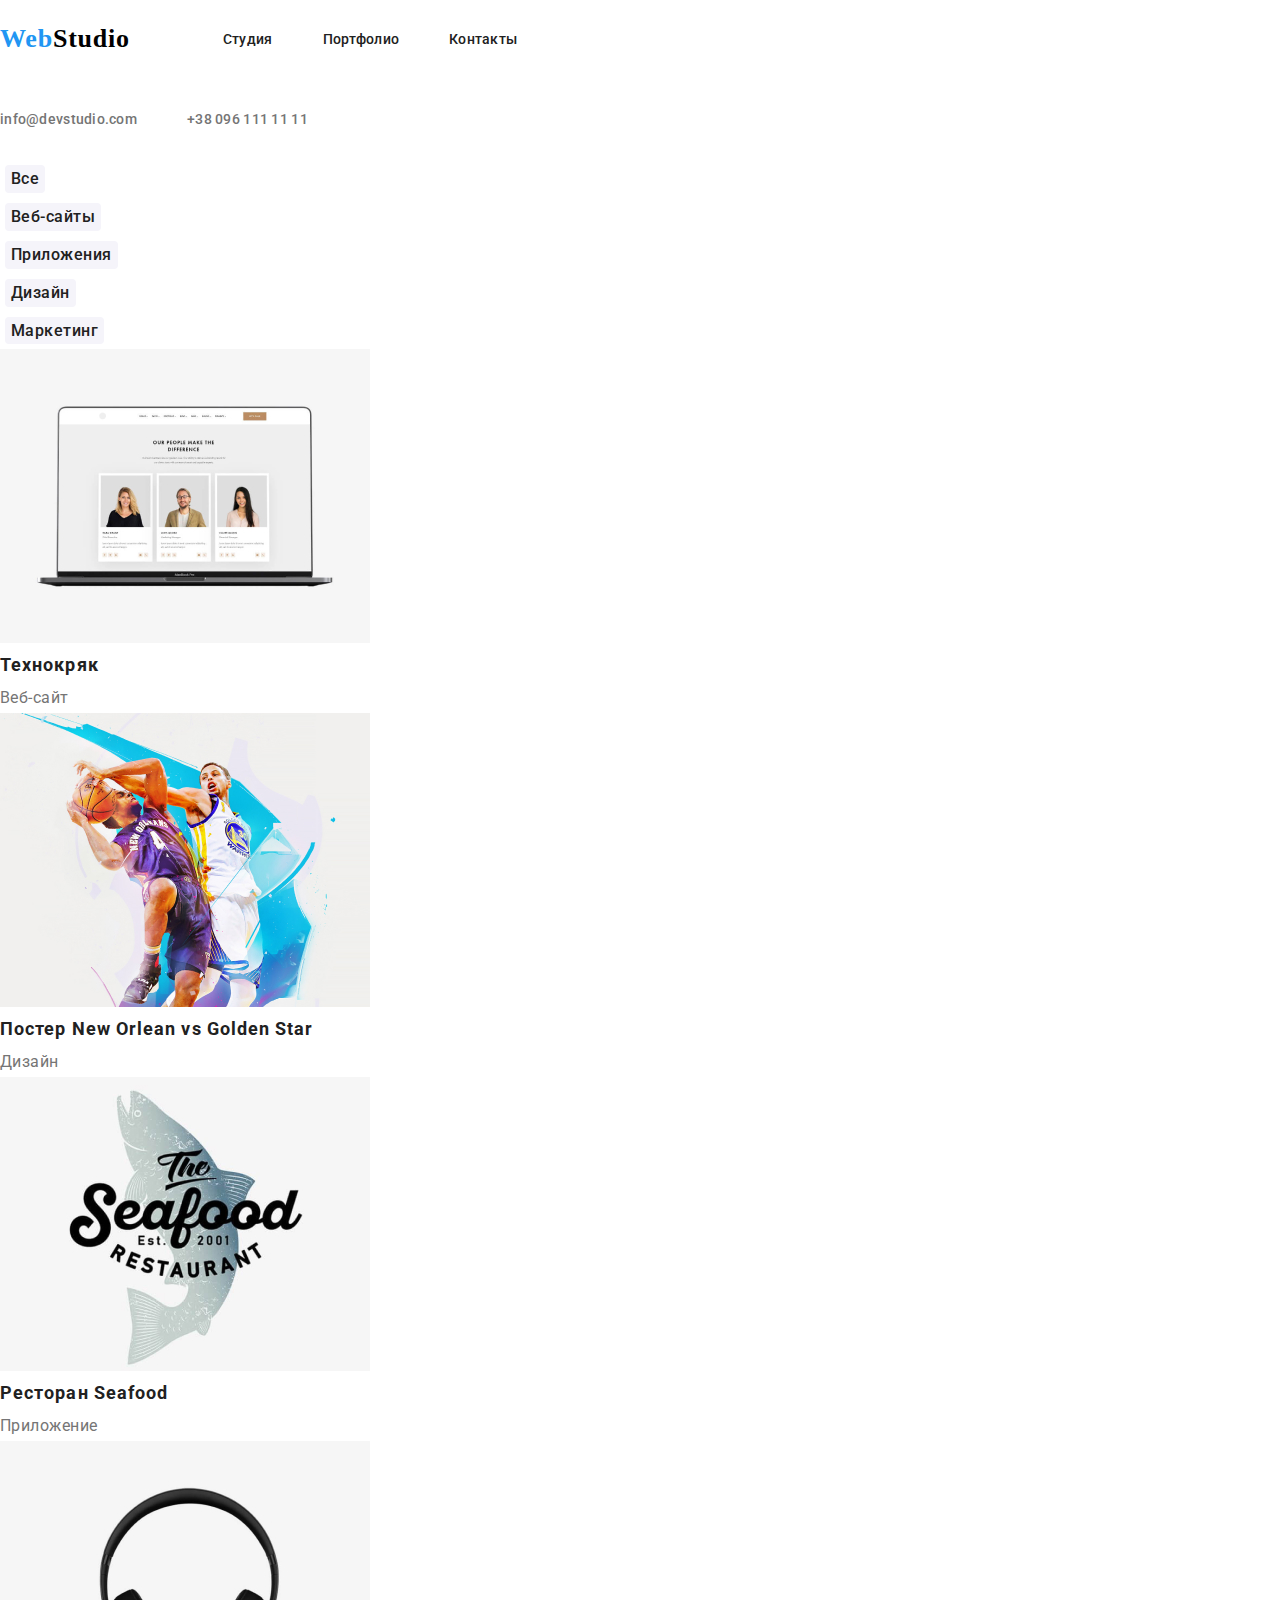
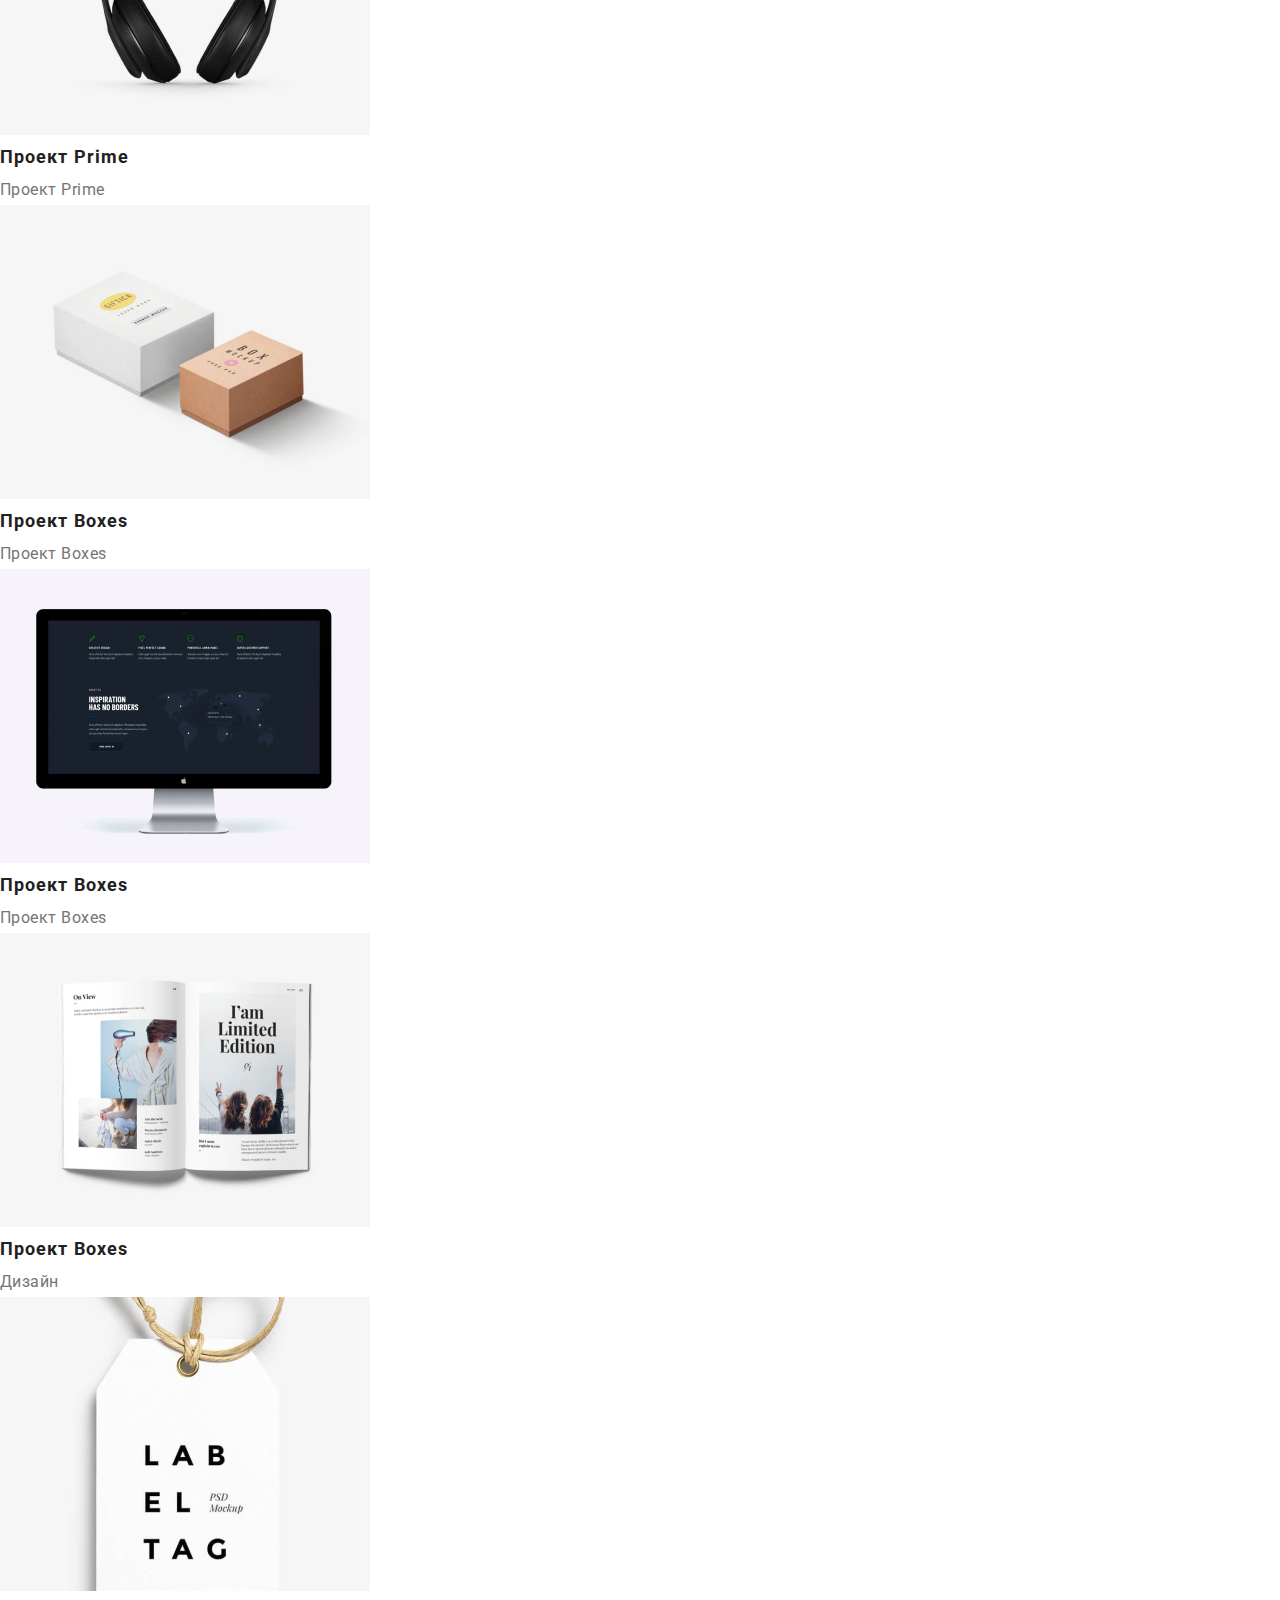
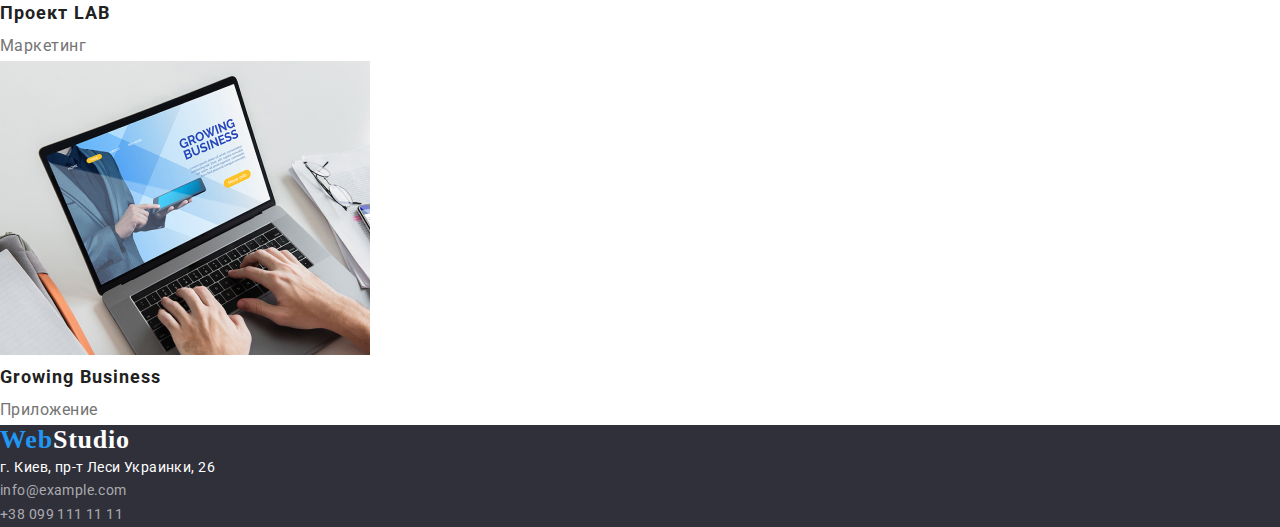
==== portfolio.html @ d218d24e "додав верстку головної сторінки" ====
<!DOCTYPE html>
<html lang="ru">
<head>
    <meta charset="UTF-8">
    <meta http-equiv="X-UA-Compatible" content="IE=edge">
    <meta name="viewport" content="width=device-width, initial-scale=1.0">
    <title>Portfolio</title>
    <link rel="stylesheet" href="https://cdnjs.cloudflare.com/ajax/libs/modern-normalize/1.1.0/modern-normalize.min.css" integrity="sha512-wpPYUAdjBVSE4KJnH1VR1HeZfpl1ub8YT/NKx4PuQ5NmX2tKuGu6U/JRp5y+Y8XG2tV+wKQpNHVUX03MfMFn9Q==" crossorigin="anonymous" referrerpolicy="no-referrer" />
    <link rel="stylesheet" href="./css/styles.css">
    <link href="https://fonts.googleapis.com/css2?family=Roboto:wght@400;500;700;900&display=swap" rel="stylesheet">
</head>
<body>
    <header>
        <nav class="header-logo">
            <a class="header-link" href="portfolio.html"><span class="header-link-logo">Web</span>Studio</a>
                <ul class="header-top">
                    <li class="header-top-item">
                        <a class="header-top-link" href="index.html">Студия</a>
                    </li>
                    <li class="header-top-item">
                        <a class="header-top-link" href="">Портфолио</a>
                    </li>
                    <li class="header-top-item">
                        <a class="header-top-link" href="">Контакты</a>
                    </li>
                </ul>
        </nav>
        <ul class="header-bottom">
            <li class="header-bottom-item">
                <a class="header-bottom-link" href="mailto:info@devstudio.com">info@devstudio.com</a>
            </li>
            <li class="header-bottom-item">
                <a class="header-bottom-link" href="tel:+380961111111">+38 096 111 11 11</a>
            </li>
        </ul>
    </header>
    <main>
        <section>
            <ul class="menu">
                <li class="menu-item">
                    <button type="button">Все</button>   
                </li>
                <li class="menu-item">
                    <button type="button">Веб-сайты</button>
                </li>
                <li class="menu-item">
                    <button type="button">Приложения</button>
                </li>
                <li class="menu-item">
                    <button type="button">Дизайн</button>
                </li>
                <li class="menu-item">
                    <button type="button">Маркетинг</button>
                </li>
            </ul>
            <ul class="projects-menu">
                <li class="projects-menu-item">
                    <img src="./images/img-1.jpg" alt="Веб-сайт на екране ноутбука" width="370">
                    <h3>Технокряк</h3>
                    <p>Веб-сайт</p>
                </li>
                <li class="projects-menu-item">
                    <img src="./images/img-2.jpg" alt="Постер двух баскетболистов" width="370">
                    <h3>Постер New Orlean vs Golden Star</h3>
                    <p>Дизайн</p>
                </li>
                <li  class="projects-menu-item">
                    <img src="./images/img-3.jpg" alt="Логотип приложения" width="370">
                    <h3>Ресторан Seafood</h3>
                    <p>Приложение</p>
                </li>
                <li class="projects-menu-item">
                    <img src="./images/img-4.jpg" alt="Наушники" width="370">
                    <h3>Проект Prime</h3>
                    <p>Проект Prime</p>
                </li>
                <li class="projects-menu-item">
                    <img src="./images/img-5.jpg" alt="Две коробки" width="370">
                    <h3>Проект Boxes</h3>
                    <p>Проект Boxes</p>
                </li>
                <li class="projects-menu-item">
                    <img src="./images/img-6.jpg" alt="Веб-сайт на екране монитора" width="370">
                    <h3>Проект Boxes</h3>
                    <p>Проект Boxes</p>
                </li>
                <li class="projects-menu-item">
                    <img src="./images/img-7.jpg" alt="Издание журнала" width="370">
                    <h3>Проект Boxes</h3>
                    <p>Дизайн</p>
                </li>
                <li class="projects-menu-item">
                    <img src="./images/img-8.jpg" alt="Логотип проекта" width="370">
                    <h3>Проект LAB</h3>
                    <p>Маркетинг</p>
                </li>
                <li class="projects-menu-item">
                    <img src="./images/img-9.jpg" alt="Набор текста на ноутбуке" width="370">
                    <h3>Growing Business</h3>
                    <p>Приложение</p>
                </li>
            </ul>
        </section>
    </main>
    <footer class="footer">
        <a class="footer-logo" href="portfolio.html"><span>Web</span>Studio</a>
        <address>
            <ul class="footer-menu-item">
                <li class="footer-menu">
                    <a class="footer-menu-adrs" href="">г. Киев, пр-т Леси Украинки, 26</a>
                </li>
                <li class="footer-menu">
                    <a class="footer-menu-link" href="mailto:info@example.com">info@example.com</a>
                </li>
                <li class="footer-menu">
                    <a class="footer-menu-link" href="tel:+380991111111">+38 099 111 11 11</a>
                </li>
            </ul>
        </address>
    </footer>
</body>
</html>
---- css/styles.css ----
html{
    box-sizing: border-box;
}
*,::before,::after{
    box-sizing: inherit;
}

body{
    padding: 0;
    margin: 0;
    font-family: 'Roboto', sans-serif;
    color: #000000;
}

h1, h2, h3, h4, h5, h6, p, ul{
    margin: 0;
    padding: 0;
}

.container{
    width: 1230px;
    padding: 0 15px;
}



button:hover{
    cursor: pointer;
}

h2{
    font-family: 'Roboto';
    font-style: normal;
    font-weight: 700;
    font-size: 36px;
    line-height: 1.16;
    text-align: center;
    letter-spacing: 0.03em;
    color: #212121;
}


.header-container{
    display: flex;
    justify-content: space-around;
    /* align-items: center; */
}

.header-logo{
    display: flex;
    align-items: center;
    /* flex-direction: row; */
    
}

.header-link{
    font-family: 'Raleway';
    font-style: normal;
    font-weight: 700;
    font-size: 26px;
    line-height: 1.19;
    letter-spacing: 0.03em;
    text-decoration: none;
    color: black;

    padding: 24px 93px 25px 0;

}
.header-link-logo{
    color: #2196F3;
}
.header-top{
    font-family: 'Roboto';
    font-style: normal;
    font-weight: 500;
    font-size: 14px;
    line-height: 1.14;
    letter-spacing: 0.02em;
    list-style: none;

    display: flex;
    align-items: center;
    
}

.header-top-item{
    padding: 32px 50px 32px 0;
}

.header-top-link{
    text-decoration: none;
    color: #212121;
}
.header-top-link:hover,
.header-top-link:focus{
    color: #2196F3; 
}
.header-bottom{
    font-family: 'Roboto';
    font-style: normal;
    font-weight: 500;
    font-size: 14px;
    line-height: 1.14;
    letter-spacing: 0.02em;
    list-style: none;
    
    display: flex;
    align-items: center;
    /* flex-direction: row; */

}

.header-bottom-item{
    padding: 32px 50px 32px 0;
}

.header-bottom-link{
    text-decoration: none;
    color: #757575;
}
.header-bottom-link:hover,
.header-bottom-link:focus{
    color: #2196F3; 
}

/* Main */

.info{
    background: #2F303A;
}

.info-container{
    text-align: center;
    padding: 200px 452px;
}

.info h1{
    font-family: 'Roboto';
    font-style: normal;
    font-weight: 900;
    font-size: 44px;
    line-height: 1.36;
    letter-spacing: 0.06em;
    text-transform: uppercase;
    color: #FFFFFF;

    margin-bottom: 30px;
    
}

.info-butt{
    background: #2196F3;
    box-shadow: 0px 4px 4px rgba(0, 0, 0, 0.15);
    border-radius: 4px;
    border: white;
    width: 200px;
    height: 50px;
}
.info-butt span{
    font-family: 'Roboto';
    font-style: normal;
    font-weight: 700;
    font-size: 16px;
    line-height: 1.87;
    color: #FFFFFF;
}

.business-menu{
    list-style: none;
    display: flex;
    justify-content: space-between;
}

.business-menu-item{
    padding: 94px 30px 94px 0;
}

.business-menu-item h3{
    font-family: 'Roboto';
    font-style: normal;
    font-weight: 700;
    font-size: 14px;
    line-height: 1.14;
    letter-spacing: 0.03em;
    text-transform: uppercase;
    color: #212121;
}
.business-menu-item p{
    font-family: 'Roboto';
    font-style: normal;
    font-weight: 400;
    font-size: 14px;
    line-height: 1.71;
    letter-spacing: 0.03em;
    color: #757575;
}




.work-list{
    list-style: none;
    display: flex;
    justify-content: space-between;
    margin-top: 50px;
    padding-bottom: 94px;
}


.team{
    background: #F5F4FA;
}

.team-container{
    
    padding-top: 94px;
    padding-bottom: 94px;
}

.team-list{
    list-style: none;
    display: flex;
    justify-content: space-between;
    
}

.team-list-item{
    text-align: center;
    margin-top: 50px;
    background-color: #FFFFFF;
}

.team-list h3{
    font-family: 'Roboto';
    font-style: normal;
    font-weight: 500;
    font-size: 16px;
    line-height: 1.18;
    letter-spacing: 0.03em;
    color: #212121;

    margin: 30px 0 10px 0;

}
.team-list p {
    font-family: 'Roboto';
    font-style: normal;
    font-weight: 400;
    font-size: 16px;
    line-height: 1.18;
    letter-spacing: 0.03em;
    color: #757575;

    padding-bottom: 30px;
}



/* Footer */
.footer{
    background: #2F303A;
}
.footer-logo{
    text-decoration: none;
    font-family: 'Raleway';
    font-style: normal;
    font-weight: 700;
    font-size: 26px;
    line-height: 1.19;
    letter-spacing: 0.03em;
    color: white;
}
.footer-logo span{
    color: #2196F3;
}
.footer-menu-item{
    list-style: none;
}
.footer-menu-adrs{
    font-family: 'Roboto';
    font-style: normal;
    font-weight: 400;
    font-size: 14px;
    line-height:  1.7;
    letter-spacing: 0.03em;
    color: #FFFFFF;
    text-decoration: none;
}
.footer-menu-adrs:hover,
.footer-menu-adrs:focus{
    color: #2196F3;
}
.footer-menu-link{
    font-family: 'Roboto';
    font-style: normal;
    font-weight: 400;
    font-size: 14px;
    line-height: 1.7;
    letter-spacing: 0.03em;
    color: rgba(255, 255, 255, 0.6);
    text-decoration: none;
}
.footer-menu-link:hover,
.footer-menu-link:focus{
    color: #2196F3;
}
/* Portfolio */

.menu{
    list-style: none;
}
.menu-item{
    padding: 5px;
}
.menu-item button{
    background: #F5F4FA;
    border-radius: 4px;
    border: white;
    font-family: 'Roboto';
    font-style: normal;
    font-weight: 500;
    font-size: 16px;
    line-height: 1.62;
    text-align: center;
    letter-spacing: 0.03em;
    color: #212121;
}

.menu-item button:hover,
.menu-item button:focus{
    background: #2196F3;
    box-shadow: 0px 3px 1px rgba(0, 0, 0, 0.1), 0px 1px 2px rgba(0, 0, 0, 0.08), 0px 2px 2px rgba(0, 0, 0, 0.12);
    border-radius: 4px;
    font-family: 'Roboto';
    font-style: normal;
    font-weight: 500;
    font-size: 16px;
    line-height: 1.62;
    text-align: center;
    letter-spacing: 0.03em;
    color: #FFFFFF;
}


.projects-menu{
    list-style: none;
}

.projects-menu-item h3{
    font-family: 'Roboto';
    font-style: normal;
    font-weight: 700;
    font-size: 18px;
    line-height: 2;
    letter-spacing: 0.06em;
    color: #212121; 
}
.projects-menu-item p{
    font-family: 'Roboto';
    font-style: normal;
    font-weight: 400;
    font-size: 16px;
    line-height: 1.87;
    letter-spacing: 0.03em;
    color: #757575;
}
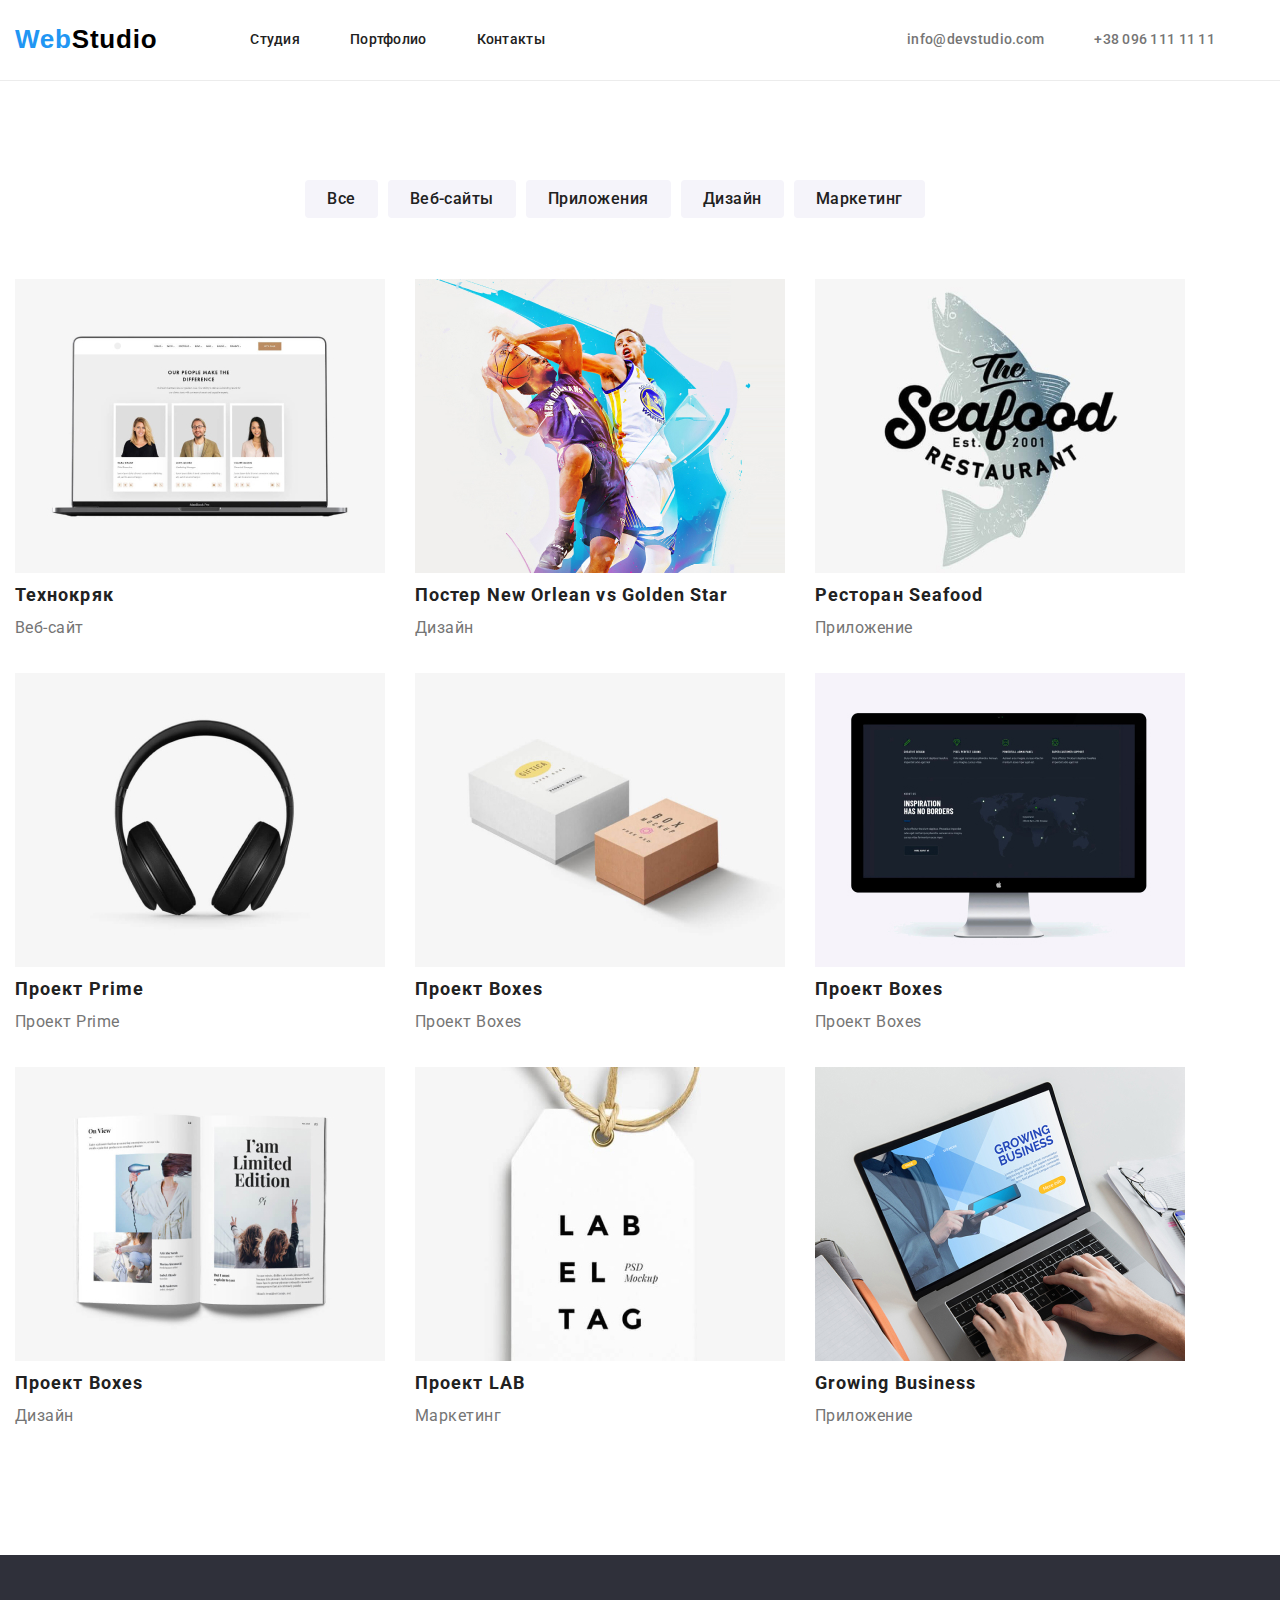
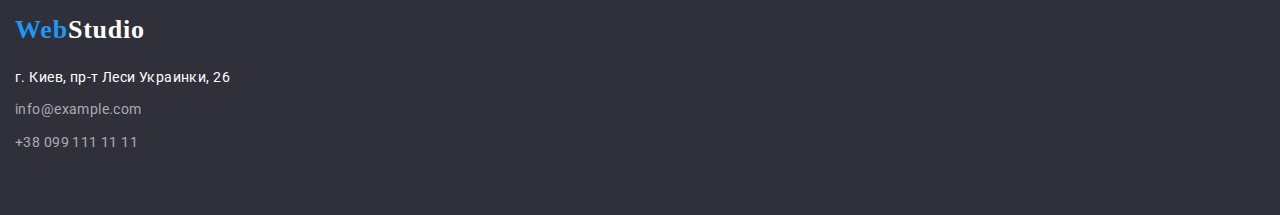
==== commit 4df9daf5: "додав стилі в portfolio" ====
--- a/portfolio.html
+++ b/portfolio.html
@@ -10,33 +10,35 @@
     <link href="https://fonts.googleapis.com/css2?family=Roboto:wght@400;500;700;900&display=swap" rel="stylesheet">
 </head>
 <body>
-    <header>
-        <nav class="header-logo">
-            <a class="header-link" href="portfolio.html"><span class="header-link-logo">Web</span>Studio</a>
+    <header class="header">
+        <div class="header-container container">
+            <nav class="header-logo">
+                <a class="header-link" href="index.html"><span class="header-link-logo">Web</span>Studio</a>   
                 <ul class="header-top">
                     <li class="header-top-item">
                         <a class="header-top-link" href="index.html">Студия</a>
                     </li>
                     <li class="header-top-item">
-                        <a class="header-top-link" href="">Портфолио</a>
+                        <a class="header-top-link" href="#">Портфолио</a>
                     </li>
                     <li class="header-top-item">
                         <a class="header-top-link" href="">Контакты</a>
                     </li>
-                </ul>
-        </nav>
-        <ul class="header-bottom">
-            <li class="header-bottom-item">
-                <a class="header-bottom-link" href="mailto:info@devstudio.com">info@devstudio.com</a>
-            </li>
-            <li class="header-bottom-item">
-                <a class="header-bottom-link" href="tel:+380961111111">+38 096 111 11 11</a>
-            </li>
-        </ul>
+                </ul>                 
+            </nav>
+            <ul class="header-bottom">
+                <li class="header-bottom-item">
+                    <a class="header-bottom-link" href="mailto:info@devstudio.com">info@devstudio.com</a>
+                </li>
+                <li class="header-bottom-item">
+                    <a class="header-bottom-link" href="tel:+380961111111">+38 096 111 11 11</a>
+                </li>
+            </ul>
+        </div>
     </header>
     <main>
-        <section>
-            <ul class="menu">
+        <section class="projects">
+            <ul class="menu container">
                 <li class="menu-item">
                     <button type="button">Все</button>   
                 </li>
@@ -53,7 +55,7 @@
                     <button type="button">Маркетинг</button>
                 </li>
             </ul>
-            <ul class="projects-menu">
+            <ul class="projects-menu container">
                 <li class="projects-menu-item">
                     <img src="./images/img-1.jpg" alt="Веб-сайт на екране ноутбука" width="370">
                     <h3>Технокряк</h3>
@@ -103,20 +105,22 @@
         </section>
     </main>
     <footer class="footer">
-        <a class="footer-logo" href="portfolio.html"><span>Web</span>Studio</a>
-        <address>
-            <ul class="footer-menu-item">
-                <li class="footer-menu">
-                    <a class="footer-menu-adrs" href="">г. Киев, пр-т Леси Украинки, 26</a>
-                </li>
-                <li class="footer-menu">
-                    <a class="footer-menu-link" href="mailto:info@example.com">info@example.com</a>
-                </li>
-                <li class="footer-menu">
-                    <a class="footer-menu-link" href="tel:+380991111111">+38 099 111 11 11</a>
-                </li>
-            </ul>
-        </address>
+        <div class="footer-container container">
+            <a class="footer-container-logo" href="index.html"><span>Web</span>Studio</a>
+            <address>
+                <ul class="footer-menu-list">
+                    <li class="footer-menu-item">
+                        <a class="footer-menu-adrs" href="">г. Киев, пр-т Леси Украинки, 26</a>
+                    </li>
+                    <li class="footer-menu-item">
+                        <a class="footer-menu-link" href="mailto:info@example.com">info@example.com</a>
+                    </li>
+                    <li class="footer-menu-item">
+                        <a class="footer-menu-link" href="tel:+380991111111">+38 099 111 11 11</a>
+                    </li>
+                </ul>
+            </address>
+        </div>
     </footer>
 </body>
 </html>--- a/css/styles.css
+++ b/css/styles.css
@@ -39,11 +39,17 @@
     color: #212121;
 }
 
+.header {
+    border-bottom: 1px solid #ECECEC;
+
+}
+
 
 .header-container{
     display: flex;
-    justify-content: space-around;
+    /* justify-content: space-between; */
     /* align-items: center; */
+    
 }
 
 .header-logo{
@@ -54,7 +60,7 @@
 }
 
 .header-link{
-    font-family: 'Raleway';
+    font-family: 'Raleway',sans-serif;
     font-style: normal;
     font-weight: 700;
     font-size: 26px;
@@ -63,7 +69,8 @@
     text-decoration: none;
     color: black;
 
-    padding: 24px 93px 25px 0;
+    padding: 24px 0 25px 0;
+    margin-right: 93px;
 
 }
 .header-link-logo{
@@ -84,7 +91,12 @@
 }
 
 .header-top-item{
-    padding: 32px 50px 32px 0;
+    padding: 32px 0 32px 0;
+    margin-right: 50px;
+}
+
+.header-top-item:last-child{
+    margin-right: 0;
 }
 
 .header-top-link{
@@ -106,12 +118,18 @@
     
     display: flex;
     align-items: center;
+    margin-left: auto;
     /* flex-direction: row; */
 
 }
 
 .header-bottom-item{
-    padding: 32px 50px 32px 0;
+    padding: 32px 0 32px 0;
+    margin-right: 50px;
+}
+
+.header-bottom-item:last-child{
+    margin-right: 0;
 }
 
 .header-bottom-link{
@@ -131,7 +149,8 @@
 
 .info-container{
     text-align: center;
-    padding: 200px 452px;
+    padding-top: 200px;
+    padding-bottom: 200px;
 }
 
 .info h1{
@@ -143,8 +162,9 @@
     letter-spacing: 0.06em;
     text-transform: uppercase;
     color: #FFFFFF;
-
+    /* text-align: center; */
     margin-bottom: 30px;
+    /* max-width: 696px; */
     
 }
 
@@ -153,7 +173,7 @@
     box-shadow: 0px 4px 4px rgba(0, 0, 0, 0.15);
     border-radius: 4px;
     border: white;
-    width: 200px;
+    min-width: 200px;
     height: 50px;
 }
 .info-butt span{
@@ -165,6 +185,10 @@
     color: #FFFFFF;
 }
 
+.business{
+    padding: 94px 0 94px 0;
+}
+
 .business-menu{
     list-style: none;
     display: flex;
@@ -172,7 +196,8 @@
 }
 
 .business-menu-item{
-    padding: 94px 30px 94px 0;
+    /* padding: 94px 30px 94px 0; */
+    margin-right: 30px;
 }
 
 .business-menu-item h3{
@@ -184,6 +209,7 @@
     letter-spacing: 0.03em;
     text-transform: uppercase;
     color: #212121;
+    margin-bottom: 10px;
 }
 .business-menu-item p{
     font-family: 'Roboto';
@@ -228,6 +254,7 @@
     text-align: center;
     margin-top: 50px;
     background-color: #FFFFFF;
+    
 }
 
 .team-list h3{
@@ -259,8 +286,16 @@
 /* Footer */
 .footer{
     background: #2F303A;
-}
-.footer-logo{
+    /* padding-top: 60px;
+    padding-bottom: 60px; */
+}
+
+.footer-container{
+    padding-top: 60px;
+    padding-bottom: 60px;
+}
+
+.footer-container-logo{
     text-decoration: none;
     font-family: 'Raleway';
     font-style: normal;
@@ -270,12 +305,18 @@
     letter-spacing: 0.03em;
     color: white;
 }
-.footer-logo span{
+.footer-container-logo span{
     color: #2196F3;
 }
+.footer-menu-list{
+    list-style: none;
+    margin-top: 20px;
+}
+
 .footer-menu-item{
-    list-style: none;
-}
+    margin-top: 9px;          
+}
+
 .footer-menu-adrs{
     font-family: 'Roboto';
     font-style: normal;
@@ -290,6 +331,7 @@
 .footer-menu-adrs:focus{
     color: #2196F3;
 }
+
 .footer-menu-link{
     font-family: 'Roboto';
     font-style: normal;
@@ -306,11 +348,19 @@
 }
 /* Portfolio */
 
+.projects{
+    padding: 94px 0 94px 0;
+}
+
+
 .menu{
     list-style: none;
+    display: flex;
+    justify-content: center;
 }
 .menu-item{
     padding: 5px;
+    margin-bottom: 56px;
 }
 .menu-item button{
     background: #F5F4FA;
@@ -324,6 +374,8 @@
     text-align: center;
     letter-spacing: 0.03em;
     color: #212121;
+    padding: 6px 22px 6px 22px;
+    
 }
 
 .menu-item button:hover,
@@ -336,15 +388,23 @@
     font-weight: 500;
     font-size: 16px;
     line-height: 1.62;
-    text-align: center;
     letter-spacing: 0.03em;
     color: #FFFFFF;
+    
 }
 
 
 .projects-menu{
     list-style: none;
-}
+    display: flex;
+    justify-content: space-between;
+    flex-wrap: wrap;
+}
+
+.projects-menu-item{
+    padding: 0 30px 30px 0;
+}    
+
 
 .projects-menu-item h3{
     font-family: 'Roboto';
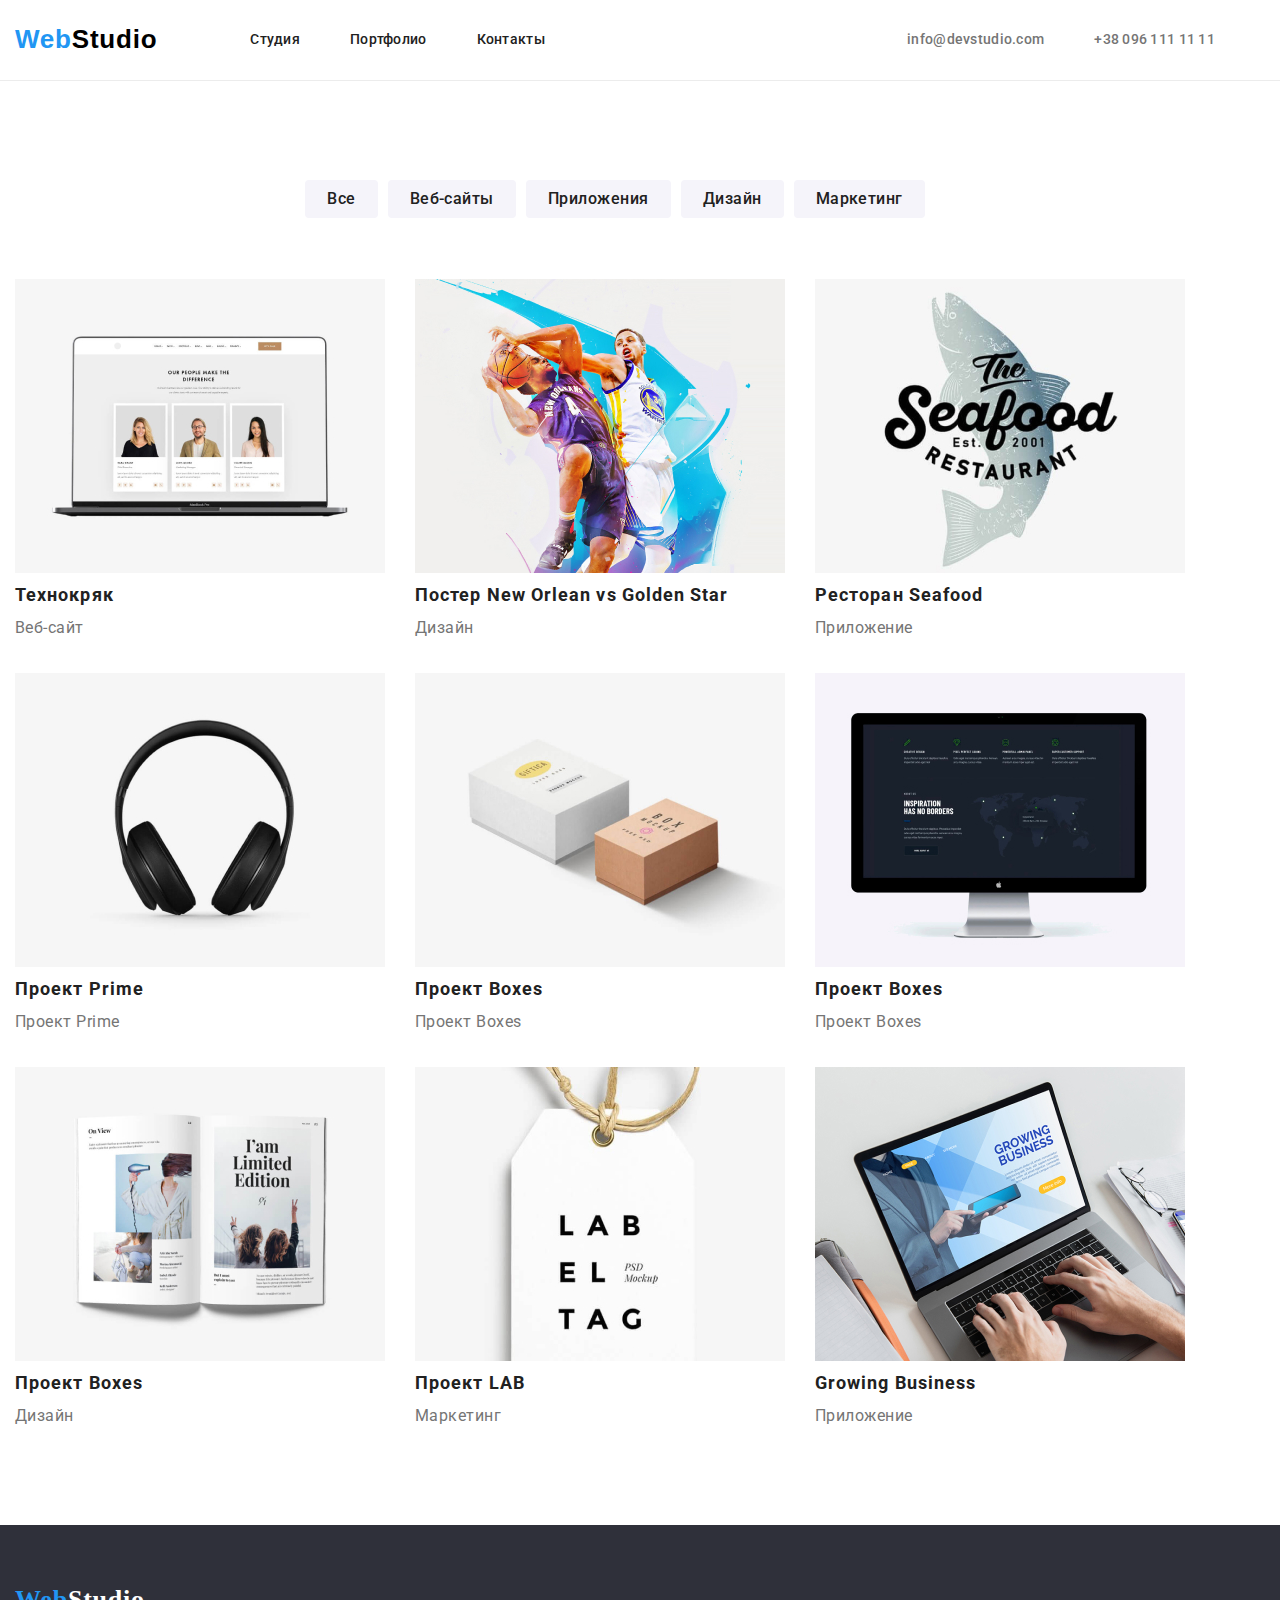
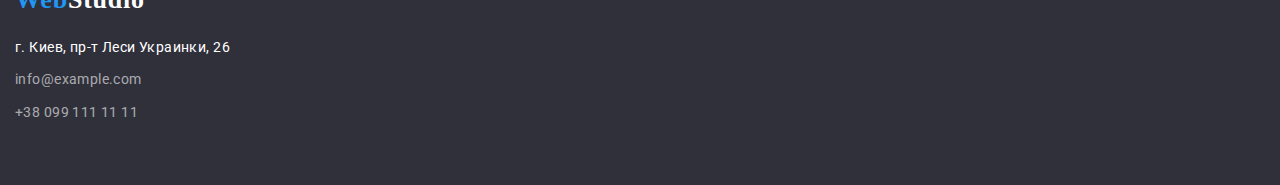
==== commit 2e082024: "виправив деякі властивості" ====
--- a/portfolio.html
+++ b/portfolio.html
@@ -38,70 +38,73 @@
     </header>
     <main>
         <section class="projects">
-            <ul class="menu container">
-                <li class="menu-item">
-                    <button type="button">Все</button>   
-                </li>
-                <li class="menu-item">
-                    <button type="button">Веб-сайты</button>
-                </li>
-                <li class="menu-item">
-                    <button type="button">Приложения</button>
-                </li>
-                <li class="menu-item">
-                    <button type="button">Дизайн</button>
-                </li>
-                <li class="menu-item">
-                    <button type="button">Маркетинг</button>
-                </li>
-            </ul>
-            <ul class="projects-menu container">
-                <li class="projects-menu-item">
-                    <img src="./images/img-1.jpg" alt="Веб-сайт на екране ноутбука" width="370">
-                    <h3>Технокряк</h3>
-                    <p>Веб-сайт</p>
-                </li>
-                <li class="projects-menu-item">
-                    <img src="./images/img-2.jpg" alt="Постер двух баскетболистов" width="370">
-                    <h3>Постер New Orlean vs Golden Star</h3>
-                    <p>Дизайн</p>
-                </li>
-                <li  class="projects-menu-item">
-                    <img src="./images/img-3.jpg" alt="Логотип приложения" width="370">
-                    <h3>Ресторан Seafood</h3>
-                    <p>Приложение</p>
-                </li>
-                <li class="projects-menu-item">
-                    <img src="./images/img-4.jpg" alt="Наушники" width="370">
-                    <h3>Проект Prime</h3>
-                    <p>Проект Prime</p>
-                </li>
-                <li class="projects-menu-item">
-                    <img src="./images/img-5.jpg" alt="Две коробки" width="370">
-                    <h3>Проект Boxes</h3>
-                    <p>Проект Boxes</p>
-                </li>
-                <li class="projects-menu-item">
-                    <img src="./images/img-6.jpg" alt="Веб-сайт на екране монитора" width="370">
-                    <h3>Проект Boxes</h3>
-                    <p>Проект Boxes</p>
-                </li>
-                <li class="projects-menu-item">
-                    <img src="./images/img-7.jpg" alt="Издание журнала" width="370">
-                    <h3>Проект Boxes</h3>
-                    <p>Дизайн</p>
-                </li>
-                <li class="projects-menu-item">
-                    <img src="./images/img-8.jpg" alt="Логотип проекта" width="370">
-                    <h3>Проект LAB</h3>
-                    <p>Маркетинг</p>
-                </li>
-                <li class="projects-menu-item">
-                    <img src="./images/img-9.jpg" alt="Набор текста на ноутбуке" width="370">
-                    <h3>Growing Business</h3>
-                    <p>Приложение</p>
-                </li>
-            </ul>
+            <div class="projects-container container">
+                <ul class="projects-buttons">
+                    <li class="projects-buttons-item">
+                        <button type="button">Все</button>   
+                    </li>
+                    <li class="projects-buttons-item">
+                        <button type="button">Веб-сайты</button>
+                    </li>
+                    <li class="projects-buttons-item">
+                        <button type="button">Приложения</button>
+                    </li>
+                    <li class="projects-buttons-item">
+                        <button type="button">Дизайн</button>
+                    </li>
+                    <li class="projects-buttons-item">
+                        <button type="button">Маркетинг</button>
+                    </li>
+                </ul>
+            
+                <ul class="projects-menu">
+                    <li class="projects-menu-item">
+                        <img src="./images/img-1.jpg" alt="Веб-сайт на екране ноутбука" width="370">
+                        <h3>Технокряк</h3>
+                        <p>Веб-сайт</p>
+                    </li>
+                    <li class="projects-menu-item">
+                        <img src="./images/img-2.jpg" alt="Постер двух баскетболистов" width="370">
+                        <h3>Постер New Orlean vs Golden Star</h3>
+                        <p>Дизайн</p>
+                    </li>
+                    <li  class="projects-menu-item">
+                        <img src="./images/img-3.jpg" alt="Логотип приложения" width="370">
+                        <h3>Ресторан Seafood</h3>
+                        <p>Приложение</p>
+                    </li>
+                    <li class="projects-menu-item">
+                        <img src="./images/img-4.jpg" alt="Наушники" width="370">
+                        <h3>Проект Prime</h3>
+                        <p>Проект Prime</p>
+                    </li>
+                    <li class="projects-menu-item">
+                        <img src="./images/img-5.jpg" alt="Две коробки" width="370">
+                        <h3>Проект Boxes</h3>
+                        <p>Проект Boxes</p>
+                    </li>
+                    <li class="projects-menu-item">
+                        <img src="./images/img-6.jpg" alt="Веб-сайт на екране монитора" width="370">
+                        <h3>Проект Boxes</h3>
+                        <p>Проект Boxes</p>
+                    </li>
+                    <li class="projects-menu-item">
+                        <img src="./images/img-7.jpg" alt="Издание журнала" width="370">
+                        <h3>Проект Boxes</h3>
+                        <p>Дизайн</p>
+                    </li>
+                    <li class="projects-menu-item">
+                        <img src="./images/img-8.jpg" alt="Логотип проекта" width="370">
+                        <h3>Проект LAB</h3>
+                        <p>Маркетинг</p>
+                    </li>
+                    <li class="projects-menu-item">
+                        <img src="./images/img-9.jpg" alt="Набор текста на ноутбуке" width="370">
+                        <h3>Growing Business</h3>
+                        <p>Приложение</p>
+                    </li>
+                </ul>
+         </div>
         </section>
     </main>
     <footer class="footer">
--- a/css/styles.css
+++ b/css/styles.css
@@ -192,12 +192,14 @@
 .business-menu{
     list-style: none;
     display: flex;
-    justify-content: space-between;
+    /* justify-content: space-between; */
+    gap: 60px;
+    
 }
 
 .business-menu-item{
     /* padding: 94px 30px 94px 0; */
-    margin-right: 30px;
+    /* margin-right: 30px; */
 }
 
 .business-menu-item h3{
@@ -227,7 +229,7 @@
 .work-list{
     list-style: none;
     display: flex;
-    justify-content: space-between;
+    gap: 30px;
     margin-top: 50px;
     padding-bottom: 94px;
 }
@@ -246,7 +248,7 @@
 .team-list{
     list-style: none;
     display: flex;
-    justify-content: space-between;
+    gap: 30px;
     
 }
 
@@ -353,16 +355,16 @@
 }
 
 
-.menu{
+.projects-buttons{
     list-style: none;
     display: flex;
     justify-content: center;
 }
-.menu-item{
+.projects-buttons-item{
     padding: 5px;
     margin-bottom: 56px;
 }
-.menu-item button{
+.projects-buttons-item button{
     background: #F5F4FA;
     border-radius: 4px;
     border: white;
@@ -378,8 +380,8 @@
     
 }
 
-.menu-item button:hover,
-.menu-item button:focus{
+.projects-buttons-item button:hover,
+.projects-buttons-item button:focus{
     background: #2196F3;
     box-shadow: 0px 3px 1px rgba(0, 0, 0, 0.1), 0px 1px 2px rgba(0, 0, 0, 0.08), 0px 2px 2px rgba(0, 0, 0, 0.12);
     border-radius: 4px;
@@ -397,12 +399,12 @@
 .projects-menu{
     list-style: none;
     display: flex;
-    justify-content: space-between;
     flex-wrap: wrap;
+    gap: 30px;
 }
 
 .projects-menu-item{
-    padding: 0 30px 30px 0;
+    
 }    
 
 
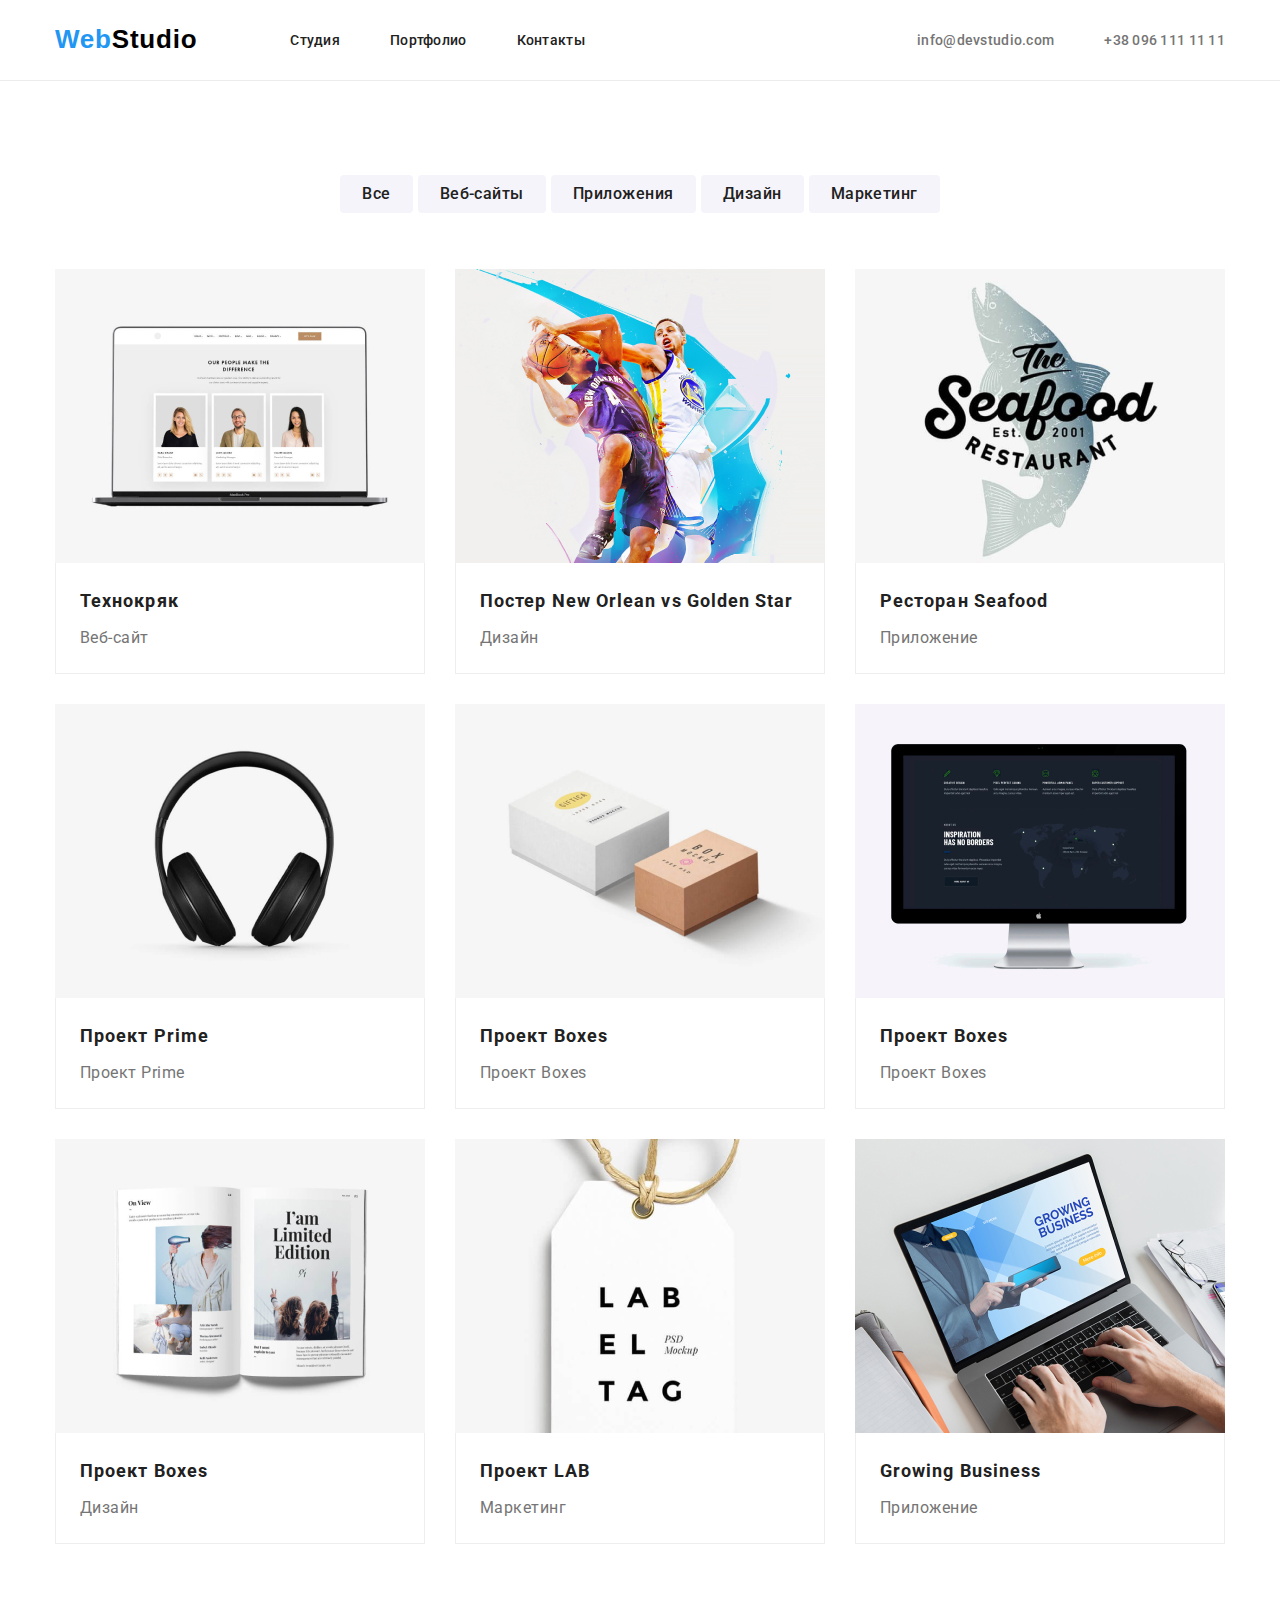
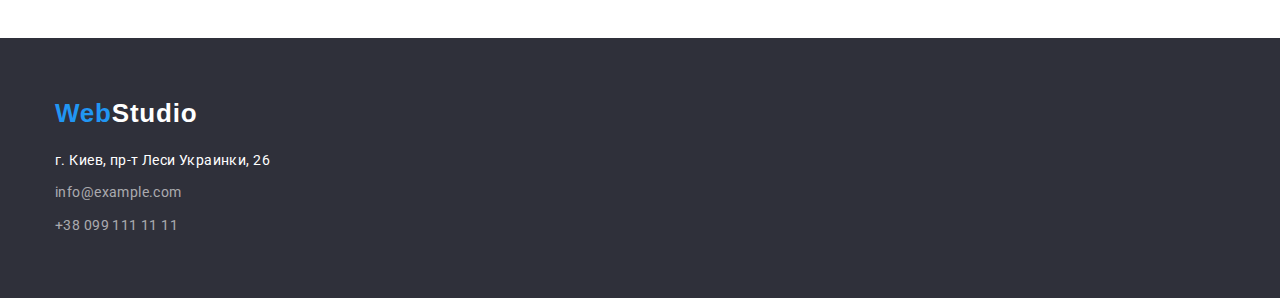
==== commit a5be801d: "вніс корективи у css" ====
--- a/portfolio.html
+++ b/portfolio.html
@@ -60,48 +60,66 @@
                 <ul class="projects-menu">
                     <li class="projects-menu-item">
                         <img src="./images/img-1.jpg" alt="Веб-сайт на екране ноутбука" width="370">
-                        <h3>Технокряк</h3>
-                        <p>Веб-сайт</p>
+                        <div class="projects-menu-info">
+                            <h3>Технокряк</h3>
+                            <p>Веб-сайт</p>
+                        </div>
                     </li>
                     <li class="projects-menu-item">
                         <img src="./images/img-2.jpg" alt="Постер двух баскетболистов" width="370">
-                        <h3>Постер New Orlean vs Golden Star</h3>
-                        <p>Дизайн</p>
+                        <div class="projects-menu-info">
+                            <h3>Постер New Orlean vs Golden Star</h3>
+                            <p>Дизайн</p>
+                        </div>
                     </li>
                     <li  class="projects-menu-item">
                         <img src="./images/img-3.jpg" alt="Логотип приложения" width="370">
-                        <h3>Ресторан Seafood</h3>
-                        <p>Приложение</p>
+                        <div class="projects-menu-info">
+                            <h3>Ресторан Seafood</h3>
+                            <p>Приложение</p>
+                        </div>
                     </li>
                     <li class="projects-menu-item">
                         <img src="./images/img-4.jpg" alt="Наушники" width="370">
-                        <h3>Проект Prime</h3>
-                        <p>Проект Prime</p>
+                        <div class="projects-menu-info">
+                            <h3>Проект Prime</h3>
+                            <p>Проект Prime</p>
+                        </div>
                     </li>
                     <li class="projects-menu-item">
                         <img src="./images/img-5.jpg" alt="Две коробки" width="370">
-                        <h3>Проект Boxes</h3>
-                        <p>Проект Boxes</p>
+                        <div class="projects-menu-info">
+                            <h3>Проект Boxes</h3>
+                            <p>Проект Boxes</p>
+                        </div>
                     </li>
                     <li class="projects-menu-item">
                         <img src="./images/img-6.jpg" alt="Веб-сайт на екране монитора" width="370">
-                        <h3>Проект Boxes</h3>
-                        <p>Проект Boxes</p>
+                        <div class="projects-menu-info">
+                            <h3>Проект Boxes</h3>
+                            <p>Проект Boxes</p>
+                        </div>
                     </li>
                     <li class="projects-menu-item">
                         <img src="./images/img-7.jpg" alt="Издание журнала" width="370">
-                        <h3>Проект Boxes</h3>
-                        <p>Дизайн</p>
+                        <div class="projects-menu-info">
+                            <h3>Проект Boxes</h3>
+                            <p>Дизайн</p>
+                        </div>
                     </li>
                     <li class="projects-menu-item">
                         <img src="./images/img-8.jpg" alt="Логотип проекта" width="370">
-                        <h3>Проект LAB</h3>
-                        <p>Маркетинг</p>
+                        <div class="projects-menu-info">
+                            <h3>Проект LAB</h3>
+                            <p>Маркетинг</p>
+                        </div>
                     </li>
                     <li class="projects-menu-item">
                         <img src="./images/img-9.jpg" alt="Набор текста на ноутбуке" width="370">
-                        <h3>Growing Business</h3>
-                        <p>Приложение</p>
+                        <div class="projects-menu-info">
+                            <h3>Growing Business</h3>
+                            <p>Приложение</p>
+                        </div>
                     </li>
                 </ul>
          </div>
--- a/css/styles.css
+++ b/css/styles.css
@@ -18,11 +18,16 @@
 }
 
 .container{
-    width: 1230px;
+    width: 1200px;
     padding: 0 15px;
-}
-
-
+    margin: 0 auto;
+}
+
+img{
+    display: block;
+    max-width: 100%;
+    height: auto;
+}
 
 button:hover{
     cursor: pointer;
@@ -47,15 +52,13 @@
 
 .header-container{
     display: flex;
-    /* justify-content: space-between; */
-    /* align-items: center; */
+    
     
 }
 
 .header-logo{
     display: flex;
     align-items: center;
-    /* flex-direction: row; */
     
 }
 
@@ -77,64 +80,62 @@
     color: #2196F3;
 }
 .header-top{
+    list-style: none;
+    display: flex;
+    align-items: center;
+}
+
+.header-top-item{
+    
+    margin-right: 50px;
+}
+
+.header-top-item:last-child{
+    margin-right: 0;
+}
+
+.header-top-link{
+    text-decoration: none;
+    color: #212121;
     font-family: 'Roboto';
     font-style: normal;
     font-weight: 500;
     font-size: 14px;
     line-height: 1.14;
     letter-spacing: 0.02em;
-    list-style: none;
-
-    display: flex;
-    align-items: center;
-    
-}
-
-.header-top-item{
     padding: 32px 0 32px 0;
-    margin-right: 50px;
-}
-
-.header-top-item:last-child{
-    margin-right: 0;
-}
-
-.header-top-link{
-    text-decoration: none;
-    color: #212121;
 }
 .header-top-link:hover,
 .header-top-link:focus{
     color: #2196F3; 
 }
 .header-bottom{
+    list-style: none;
+    display: flex;
+    align-items: center;
+    margin-left: auto;
+
+}
+
+.header-bottom-item{
+    
+    margin-right: 50px;
+}
+
+.header-bottom-item:last-child{
+    margin-right: 0;
+}
+
+.header-bottom-link{
     font-family: 'Roboto';
     font-style: normal;
     font-weight: 500;
     font-size: 14px;
     line-height: 1.14;
     letter-spacing: 0.02em;
-    list-style: none;
-    
-    display: flex;
-    align-items: center;
-    margin-left: auto;
-    /* flex-direction: row; */
-
-}
-
-.header-bottom-item{
+    text-decoration: none;
+    color: #757575;
     padding: 32px 0 32px 0;
-    margin-right: 50px;
-}
-
-.header-bottom-item:last-child{
-    margin-right: 0;
-}
-
-.header-bottom-link{
-    text-decoration: none;
-    color: #757575;
 }
 .header-bottom-link:hover,
 .header-bottom-link:focus{
@@ -145,12 +146,14 @@
 
 .info{
     background: #2F303A;
-}
-
-.info-container{
-    text-align: center;
     padding-top: 200px;
     padding-bottom: 200px;
+}
+
+.info-container{
+    max-width: 696px;
+    text-align: center;
+    
 }
 
 .info h1{
@@ -162,9 +165,7 @@
     letter-spacing: 0.06em;
     text-transform: uppercase;
     color: #FFFFFF;
-    /* text-align: center; */
     margin-bottom: 30px;
-    /* max-width: 696px; */
     
 }
 
@@ -172,35 +173,35 @@
     background: #2196F3;
     box-shadow: 0px 4px 4px rgba(0, 0, 0, 0.15);
     border-radius: 4px;
-    border: white;
+    border: #FFFFFF;
     min-width: 200px;
     height: 50px;
-}
-.info-butt span{
     font-family: 'Roboto';
     font-style: normal;
     font-weight: 700;
     font-size: 16px;
     line-height: 1.87;
+    letter-spacing: 0.06em;
     color: #FFFFFF;
 }
 
+
 .business{
-    padding: 94px 0 94px 0;
+    padding: 94px 0;
 }
 
 .business-menu{
     list-style: none;
     display: flex;
-    /* justify-content: space-between; */
-    gap: 60px;
+    gap: 30px;
     
 }
 
 .business-menu-item{
-    /* padding: 94px 30px 94px 0; */
-    /* margin-right: 30px; */
-}
+    
+}
+
+
 
 .business-menu-item h3{
     font-family: 'Roboto';
@@ -224,27 +225,32 @@
 }
 
 
-
+.work{
+    padding-bottom: 94px;
+}
+
+.work-container h2{
+    margin-bottom: 50px;
+}
 
 .work-list{
     list-style: none;
     display: flex;
     gap: 30px;
-    margin-top: 50px;
-    padding-bottom: 94px;
+    
 }
 
 
 .team{
     background: #F5F4FA;
-}
-
-.team-container{
-    
     padding-top: 94px;
     padding-bottom: 94px;
 }
 
+.team-container h2{
+    margin-bottom: 50px;
+}
+
 .team-list{
     list-style: none;
     display: flex;
@@ -254,7 +260,6 @@
 
 .team-list-item{
     text-align: center;
-    margin-top: 50px;
     background-color: #FFFFFF;
     
 }
@@ -267,8 +272,8 @@
     line-height: 1.18;
     letter-spacing: 0.03em;
     color: #212121;
-
-    margin: 30px 0 10px 0;
+    padding-top: 30px;
+    margin-bottom: 10px;
 
 }
 .team-list p {
@@ -288,35 +293,40 @@
 /* Footer */
 .footer{
     background: #2F303A;
-    /* padding-top: 60px;
-    padding-bottom: 60px; */
-}
-
-.footer-container{
     padding-top: 60px;
     padding-bottom: 60px;
+    
+}
+
+.footer-container{
+    
 }
 
 .footer-container-logo{
-    text-decoration: none;
-    font-family: 'Raleway';
+    font-family: 'Raleway',sans-serif;
     font-style: normal;
     font-weight: 700;
     font-size: 26px;
     line-height: 1.19;
     letter-spacing: 0.03em;
     color: white;
+    text-decoration: none;
+    display: block;
+    margin-bottom: 20px;
 }
 .footer-container-logo span{
     color: #2196F3;
 }
 .footer-menu-list{
     list-style: none;
-    margin-top: 20px;
 }
 
 .footer-menu-item{
     margin-top: 9px;          
+}
+
+.footer-menu-item:first-child{
+    margin-top: 0;          
 }
 
 .footer-menu-adrs{
@@ -359,11 +369,18 @@
     list-style: none;
     display: flex;
     justify-content: center;
+    margin-bottom: 56px;
 }
 .projects-buttons-item{
-    padding: 5px;
-    margin-bottom: 56px;
-}
+    margin-right: 5px;
+    
+}
+
+.projects-buttons-item:last-child{
+    margin-right: 0px;
+    
+}
+
 .projects-buttons-item button{
     background: #F5F4FA;
     border-radius: 4px;
@@ -416,6 +433,7 @@
     line-height: 2;
     letter-spacing: 0.06em;
     color: #212121; 
+    margin-bottom: 4px;
 }
 .projects-menu-item p{
     font-family: 'Roboto';
@@ -425,4 +443,11 @@
     line-height: 1.87;
     letter-spacing: 0.03em;
     color: #757575;
+}
+
+.projects-menu-info{
+    padding: 20px 24px;
+    border-width: 0 1px 1px;
+    border-style: solid;
+    border-color: #EEEEEE;
 }